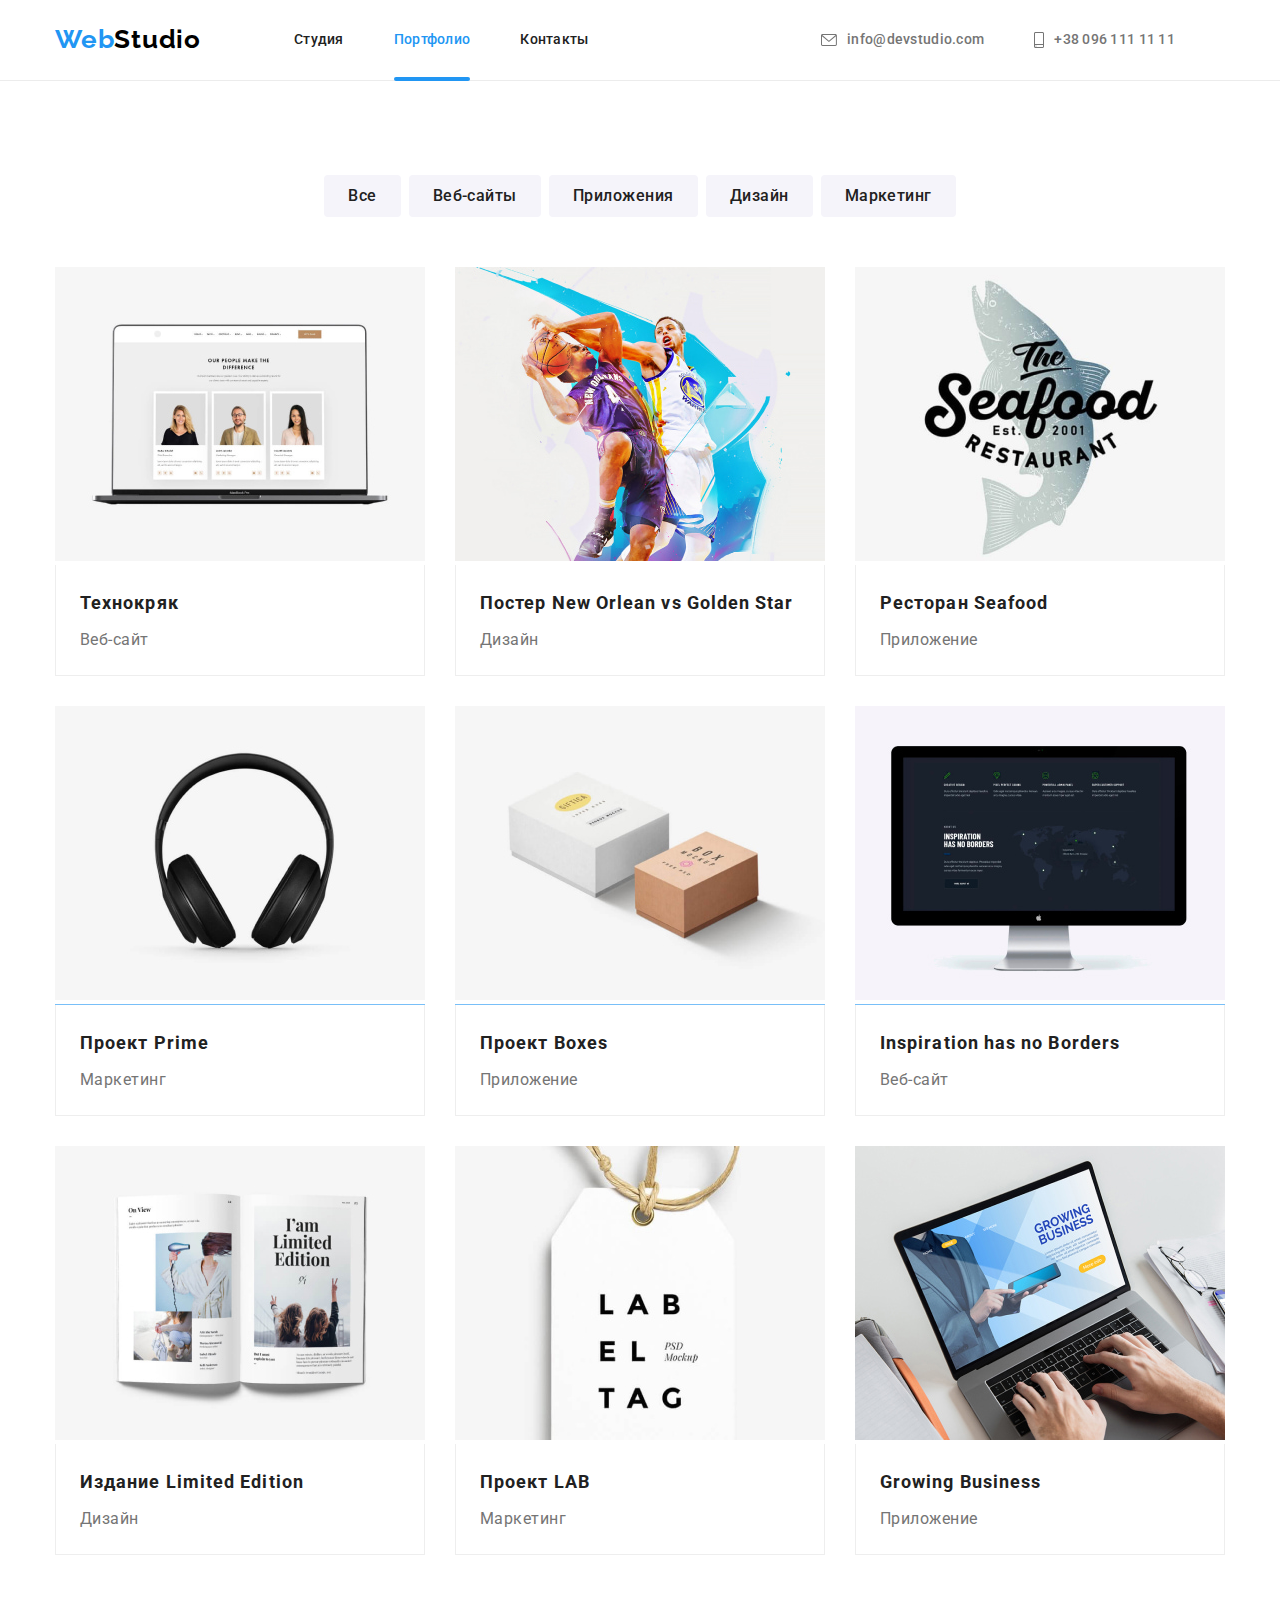
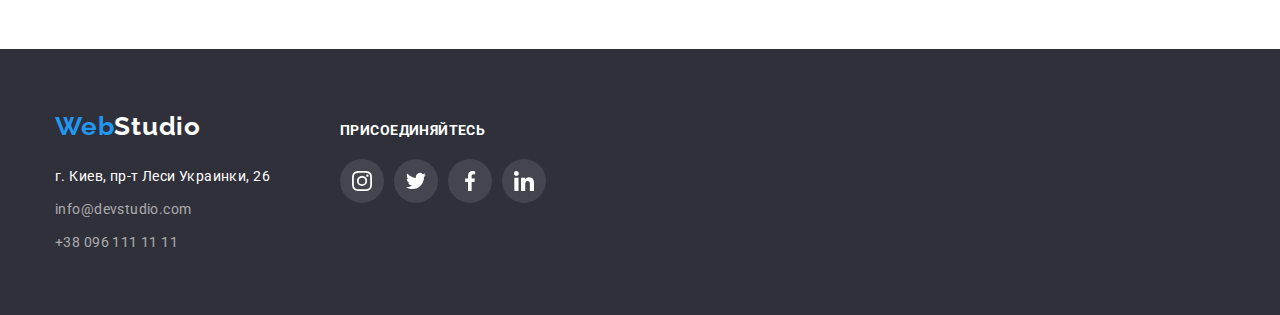
==== portfolio.html @ 783cb9ba "Initial commit" ====
<!DOCTYPE html>
<html lang="en">
  <head>
    <meta charset="UTF-8" />
    <meta http-equiv="X-UA-Compatible" content="IE=edge" />
    <meta name="viewport" content="width=device-width, initial-scale=1.0" />
    <title>Портфолио</title>
    <link rel="preconnect" href="https://fonts.googleapis.com" />
    <link rel="preconnect" href="https://fonts.gstatic.com" crossorigin />
    <link
      href="https://fonts.googleapis.com/css2?family=Raleway:wght@700&family=Roboto:wght@400;500;700;900&display=swap"
      rel="stylesheet"
    />
    <link
      rel="stylesheet"
      href="https://cdn.jsdelivr.net/npm/modern-normalize@1.1.0/modern-normalize.min.css"
    />
    <link rel="stylesheet" href="./css/styles.css" />
  </head>
  <body>
    <header class="header">
      <div class="container header-container">
        <a class="header-logo" href="./index.html"><span class="logo-first">Web</span>Studio</a>
        <nav>
          <ul class="nav-list">
            <li class="site-page-link">
              <a class="site-page" href="./index.html">Студия</a>
            </li>
            <li class="site-page-link">
              <a class="site-page current" href="./portfolio.html">Портфолио</a>
            </li>
            <li class="site-page-link"><a class="site-page" href="">Контакты</a></li>
          </ul>
        </nav>
        <ul class="contactlink-list">
          <li class="contactlink">
            <a class="header-contactlink" href="mailto:info@devstudio.com"
              ><svg class="contactlink-icon" width="16" height="12">
                <use href="./images/icons.svg#envelope"></use></svg
              >info@devstudio.com</a
            >
          </li>
          <li class="contactlink">
            <a class="header-contactlink" href="tel:+380961111111"
              ><svg class="contactlink-icon" width="10" height="16">
                <use href="./images/icons.svg#smartphone"></use></svg
              >+38 096 111 11 11</a
            >
          </li>
        </ul>
      </div>
    </header>

    <!-- Секция Каталог проектов -->
    <main>
      <section class="section">
        <div class="container">
          <h1 class="visually-hidden">Каталог проектов</h1>
          <ul class="filter-list">
            <li class="filter-item"><button class="filter-button" type="button">Все</button></li>
            <li class="filter-item">
              <button class="filter-button" type="button">Веб-сайты</button>
            </li>
            <li class="filter-item">
              <button class="filter-button" type="button">Приложения</button>
            </li>
            <li class="filter-item"><button class="filter-button" type="button">Дизайн</button></li>
            <li class="filter-item">
              <button class="filter-button" type="button">Маркетинг</button>
            </li>
          </ul>

          <ul class="project-list">
            <li class="project-item">
              <a class="project-card" href="">
                <div class="project-thumb">
                  <img
                    src="./images/projects/poject1.jpg"
                    alt="фото веб-сайта"
                    width="370"
                    height="294"
                  />
                  <div class="overlay">
                    <p class="overlay-text">
                      Ресурс предлагает комплексные предложения с разным уровнем функционала и
                      сервисов. Все это позволит посетителю получить исчерпывающие сведения о
                      компании или частном лице.
                    </p>
                  </div>
                </div>
                <div class="project-name">
                  <h2 class="project-title">Технокряк</h2>
                  <p class="project-type">Веб-сайт</p>
                </div></a
              >
            </li>
            <li class="project-item">
              <a class="project-card" href="">
                <div class="project-thumb">
                  <img
                    src="./images/projects/poject2.jpg"
                    alt="фото веб-сайта"
                    width="370"
                    height="294"
                  />
                  <div class="overlay">
                    <p class="overlay-text">
                      Ресурс предлагает комплексные предложения с разным уровнем функционала и
                      сервисов. Все это позволит посетителю получить исчерпывающие сведения о
                      компании или частном лице.
                    </p>
                  </div>
                </div>
                <div class="project-name">
                  <h2 class="project-title">Постер New Orlean vs Golden Star</h2>
                  <p class="project-type">Дизайн</p>
                </div></a
              >
            </li>
            <li class="project-item">
              <a class="project-card" href=""
                ><div class="project-thumb">
                  <img
                    src="./images/projects/poject3.jpg"
                    alt="фото веб-сайта"
                    width="370"
                    height="294"
                  />
                  <div class="overlay">
                    <p class="overlay-text">
                      Ресурс предлагает комплексные предложения с разным уровнем функционала и
                      сервисов. Все это позволит посетителю получить исчерпывающие сведения о
                      компании или частном лице.
                    </p>
                  </div>
                </div>
                <div class="project-name">
                  <h2 class="project-title">Ресторан Seafood</h2>
                  <p class="project-type">Приложение</p>
                </div></a
              >
            </li>
            <li class="project-item">
              <a class="project-card" href="">
                <div class="project-thumb">
                  <img
                    src="./images/projects/poject4.jpg"
                    alt="фото веб-сайта"
                    width="370"
                    height="294"
                  />
                  <div class="overlay">
                    <p class="overlay-text">
                      Ресурс предлагает комплексные предложения с разным уровнем функционала и
                      сервисов. Все это позволит посетителю получить исчерпывающие сведения о
                      компании или частном лице.
                    </p>
                  </div>
                </div>
                <div class="project-name">
                  <h2 class="project-title">Проект Prime</h2>
                  <p class="project-type">Маркетинг</p>
                </div></a
              >
            </li>
            <li class="project-item">
              <a class="project-card" href="">
                <div class="project-thumb">
                  <img
                    src="./images/projects/poject5.jpg"
                    alt="фото веб-сайта"
                    width="370"
                    height="294"
                  />
                  <div class="overlay">
                    <p class="overlay-text">
                      Ресурс предлагает комплексные предложения с разным уровнем функционала и
                      сервисов. Все это позволит посетителю получить исчерпывающие сведения о
                      компании или частном лице.
                    </p>
                  </div>
                </div>
                <div class="project-name">
                  <h2 class="project-title">Проект Boxes</h2>
                  <p class="project-type">Приложение</p>
                </div></a
              >
            </li>
            <li class="project-item">
              <a class="project-card" href="">
                <div class="project-thumb">
                  <img
                    src="./images/projects/poject6.jpg"
                    alt="фото веб-сайта"
                    width="370"
                    height="294"
                  />
                  <div class="overlay">
                    <p class="overlay-text">
                      Ресурс предлагает комплексные предложения с разным уровнем функционала и
                      сервисов. Все это позволит посетителю получить исчерпывающие сведения о
                      компании или частном лице.
                    </p>
                  </div>
                </div>
                <div class="project-name">
                  <h2 class="project-title">Inspiration has no Borders</h2>
                  <p class="project-type">Веб-сайт</p>
                </div></a
              >
            </li>
            <li class="project-item">
              <a class="project-card" href=""
                ><div class="project-thumb">
                  <img
                    src="./images/projects/poject7.jpg"
                    alt="фото веб-сайта"
                    width="370"
                    height="294"
                  />
                  <div class="overlay">
                    <p class="overlay-text">
                      Ресурс предлагает комплексные предложения с разным уровнем функционала и
                      сервисов. Все это позволит посетителю получить исчерпывающие сведения о
                      компании или частном лице.
                    </p>
                  </div>
                </div>
                <div class="project-name">
                  <h2 class="project-title">Издание Limited Edition</h2>
                  <p class="project-type">Дизайн</p>
                </div></a
              >
            </li>
            <li class="project-item">
              <a class="project-card" href=""
                ><div class="project-thumb">
                  <img
                    src="./images/projects/poject8.jpg"
                    alt="фото веб-сайта"
                    width="370"
                    height="294"
                  />
                  <div class="overlay">
                    <p class="overlay-text">
                      Ресурс предлагает комплексные предложения с разным уровнем функционала и
                      сервисов. Все это позволит посетителю получить исчерпывающие сведения о
                      компании или частном лице.
                    </p>
                  </div>
                </div>
                <div class="project-name">
                  <h2 class="project-title">Проект LAB</h2>
                  <p class="project-type">Маркетинг</p>
                </div></a
              >
            </li>
            <li class="project-item">
              <a class="project-card" href=""
                ><div class="project-thumb">
                  <img
                    src="./images/projects/poject9.jpg"
                    alt="фото веб-сайта"
                    width="370"
                    height="294"
                  />
                  <div class="overlay">
                    <p class="overlay-text">
                      Ресурс предлагает комплексные предложения с разным уровнем функционала и
                      сервисов. Все это позволит посетителю получить исчерпывающие сведения о
                      компании или частном лице.
                    </p>
                  </div>
                </div>
                <div class="project-name">
                  <h2 class="project-title">Growing Business</h2>
                  <p class="project-type">Приложение</p>
                </div></a
              >
            </li>
          </ul>
        </div>
      </section>
    </main>

    <!-- Секция Футер -->
    <footer class="footer">
      <div class="container">
        <div class="footer-container">
          <div>
            <a class="footer-logo" href="./index.html"><span class="logo-first">Web</span>Studio</a>
            <address>
              <ul>
                <li class="adress-link">
                  <a
                    class="adress"
                    target="_blank"
                    rel="noreferrer noopener"
                    href="https://google.com/maps"
                    >г. Киев, пр-т Леси Украинки, 26</a
                  >
                </li>
                <li class="adress-link">
                  <a class="footer-contactlink" href="mailto:info@devstudio.com"
                    >info@devstudio.com</a
                  >
                </li>
                <li class="adress-link">
                  <a class="footer-contactlink" href="tel:+380961111111">+38 096 111 11 11</a>
                </li>
              </ul>
            </address>
          </div>
          <div class="footer-socials-section">
            <h3 class="footer-socials">присоединяйтесь</h3>
            <ul class="socials-list">
              <li class="social-item">
                <a class="social-link footer-social-link" href="">
                  <svg class="social-icon footer-social-icon" width="20" height="20">
                    <use href="./images/icons.svg#instagram"></use></svg
                ></a>
              </li>
              <li class="social-item">
                <a class="social-link footer-social-link" href="">
                  <svg class="social-icon footer-social-icon" width="20" height="20">
                    <use href="./images/icons.svg#twitter"></use></svg
                ></a>
              </li>
              <li class="social-item">
                <a class="social-link footer-social-link" href="">
                  <svg class="social-icon footer-social-icon" width="20" height="20">
                    <use href="./images/icons.svg#facebook"></use></svg
                ></a>
              </li>
              <li class="social-item">
                <a class="social-link footer-social-link" href="">
                  <svg class="social-icon footer-social-icon" width="20" height="20">
                    <use href="./images/icons.svg#linkedin"></use></svg
                ></a>
              </li>
            </ul>
          </div>
        </div>
      </div>
    </footer>
  </body>
</html>
---- css/styles.css ----
:root {
  --section-color: #2f303a;
  --title-color: #212121;
  --text-color: #757575;
  --active-color: #2196f3;
  --light-color: #ffffff;
  --trans: 250ms cubic-bezier(0.4, 0, 0.2, 1);
}

body {
  color: var(--title-color);
  font-family: Roboto, sans-serif;
}
h1,
h2,
h3,
p,
ul {
  margin-top: 0;
  margin-bottom: 0;
}
ul {
  list-style: none;
  padding: 0;
}
.container {
  width: 1200px;
  padding-left: 15px;
  padding-right: 15px;
  margin-left: auto;
  margin-right: auto;
}
.section {
  padding-top: 94px;
  padding-bottom: 94px;
}

/* Хедер */
.header {
  border-bottom: 1px solid #ececec;
}
.header-container {
  display: flex;
  align-items: center;
}
.header-logo {
  margin-right: 93px;
  color: #000000;
  font-family: Raleway;
  text-decoration: none;
  font-weight: 700;
  font-size: 26px;
  letter-spacing: 1.19;
  letter-spacing: 0.03em;
}
.logo-first {
  color: var(--active-color);
}
.nav-list {
  display: flex;
  margin: 0;
}
.site-page-link {
  margin-right: 50px;
}
.site-page-link:last-child {
  margin-right: 0;
}
.site-page {
  display: block;
  padding-top: 32px;
  padding-bottom: 32px;
  color: var(--title-color);
  text-decoration: none;
  font-weight: 500;
  font-size: 14px;
  line-height: 1.14;
  letter-spacing: 0.02em;
  transition: color var(--trans);
}
.site-page:hover,
.site-page:focus {
  color: var(--active-color);
}
.site-page.current {
  color: var(--active-color);
  position: relative;
}
.site-page.current::after {
  content: '';
  position: absolute;
  bottom: -1px;
  left: 0;
  width: 100%;
  height: 4px;
  border-radius: 2px;
  background-color: var(--active-color);
}
.contactlink-list {
  display: flex;
  margin-left: auto;
}
.contactlink {
  margin-right: 50px;
}
.header-contactlink {
  display: flex;
  align-items: center;
  color: var(--text-color);
  fill: var(--text-color);
  text-decoration: none;
  font-weight: 500;
  font-size: 14px;
  line-height: 1.14;
  letter-spacing: 0.02em;
  transition: color var(--trans), fill var(--trans);
}
.header-contactlink:hover,
.header-contactlink:focus {
  color: var(--active-color);
  fill: var(--active-color);
}
.header-contactlink:last-child {
  margin-right: 0px;
}
.contactlink-icon {
  margin-right: 10px;
}

/* Герой */
.hero {
  max-width: 1600px;
  margin-left: auto;
  margin-right: auto;
  padding-top: 200px;
  padding-bottom: 200px;
  background-image: linear-gradient(to right, rgba(47, 48, 58, 0.4), rgba(47, 48, 58, 0.4)),
    url('../images/hero.jpg');
  background-position: center;
  background-size: cover;
  background-repeat: no-repeat;
}
.hero-title {
  color: var(--light-color);
  text-transform: uppercase;
  text-align: center;
  font-weight: 900;
  font-size: 44px;
  line-height: 1.36;
  letter-spacing: 0.06em;
}
.hero-button {
  display: block;
  margin-right: auto;
  margin-left: auto;
  margin-top: 30px;
  width: 200px;
  height: 50px;
  border-radius: 4px;
  border-color: transparent;

  background-color: var(--active-color);
  color: var(--light-color);
  font-family: inherit;
  font-weight: 700;
  font-size: 16px;
  letter-spacing: 0.06em;
  cursor: pointer;
  transition: background-color var(--trans);
}
.hero-button:hover,
.hero-button:focus {
  background-color: #188ce8;
}

/* Особенности */
.visually-hidden {
  position: absolute;
  white-space: nowrap;
  width: 1px;
  height: 1px;
  overflow: hidden;
  border: 0;
  padding: 0;
  clip: rect(0 0 0 0);
  clip-path: inset(50%);
  margin: -1px;
}
.features-list {
  display: flex;
}
.features-item {
  display: block;
  margin-right: 30px;
}
.features-item:last-child {
  margin-right: 0;
}
.features-icon {
  display: flex;
  justify-content: center;
  align-items: center;
  width: 270px;
  height: 120px;
  background-color: #f5f4fa;
  border-radius: 4px;
}
.features-title {
  margin-top: 30px;
  margin-bottom: 10px;
  text-transform: uppercase;
  font-weight: 700;
  font-size: 14px;
  line-height: 1.14;
  letter-spacing: 0.03em;
}
.features-text {
  color: var(--text-color);
  font-size: 14px;
  line-height: 1.71;
  letter-spacing: 0.03em;
}

/* Специализация и Команда*/
.specialization {
  padding-top: 0;
}
.activity-title,
.team-title,
.clients-title {
  text-align: center;
  font-weight: 700;
  font-size: 36px;
  line-height: 1.17;
  letter-spacing: 0.03em;
}
.activity-title {
  margin-bottom: 50px;
}
.activity-list {
  display: flex;
}
.activity-item {
  position: relative;
}
.activity-item:not(:last-child) {
  margin-right: 27px;
}
.activity-foto {
  display: block;
  max-width: 100%;
  height: auto;
}
.activity-name {
  position: absolute;
  bottom: 0;
  right: 0;
  display: flex;
  justify-content: center;
  align-items: center;
  width: 370px;
  height: 70px;
  background-color: rgba(47, 48, 58, 0.8);
  font-weight: 700;
  font-size: 14px;
  line-height: 1, 14;
  letter-spacing: 0.03em;
  text-transform: uppercase;
  color: #ffffff;
}

.team-section {
  background-color: #f5f4fa;
}
.team-title {
  margin-bottom: 50px;
}
.team-list {
  display: flex;
  margin: 0;
}
.team-card {
  width: calc((100% - 90px) / 4);
  margin-right: 30px;
  background-color: #ffffff;
  box-shadow: 0px 1px 3px rgba(0, 0, 0, 0.12), 0px 1px 1px rgba(0, 0, 0, 0.14),
    0px 2px 1px rgba(0, 0, 0, 0.2);
  border-radius: 0px 0px 4px 4px;
}
.team-card:last-child {
  margin-right: 0;
}
.team-member {
  padding-top: 30px;
  padding-bottom: 30px;
  text-align: center;
}
.team-name {
  margin-bottom: 10px;
  font-weight: 500;
  font-size: 16px;
  line-height: 1.19;
  letter-spacing: 0.03e;
}
.team-position {
  margin-bottom: 16px;
  color: var(--text-color);
  font-size: 16px;
  line-height: 1.19;
  letter-spacing: 0.03em;
}
.socials-list {
  display: flex;
  align-items: center;
  justify-content: center;
}
.social-item:not(:last-child) {
  margin-right: 10px;
}
.social-link {
  display: flex;
  justify-content: center;
  align-items: center;
  width: 44px;
  height: 44px;
  background-color: #ffffff;
  border-radius: 50%;
  transition: background-color var(--trans);
}
.social-link:hover,
.social-link:focus {
  background-color: var(--active-color);
}
.social-icon {
  fill: #afb1b8;
  transition: fill var(--trans);
}
.social-link:hover .social-icon,
.social-link:focus .social-icon {
  fill: #ffffff;
}

/* Постоянные клиенты */
.clients-title {
  margin-bottom: 50px;
}
.clients-list {
  display: flex;
  align-items: center;
  justify-content: center;
}
.client-item:not(:last-child) {
  margin-right: 30px;
}
.client-logo {
  display: flex;
  justify-content: center;
  align-items: center;
  width: 170px;
  height: 92px;
  border: 1px solid #afb1b8;
  border-radius: 4px;
  transition: border-color var(--trans);
}
.client-logo:hover,
.client-logo:focus {
  border-color: var(--active-color);
}
.client-icon {
  fill: #afb1b8;
  transition: fill var(--trans);
}
.client-logo:hover .client-icon,
.client-logo:focus .client-icon {
  fill: var(--active-color);
}

/* Футер */
.footer {
  padding-top: 60px;
  padding-bottom: 60px;
  background-color: var(--section-color);
}
.footer-container {
  display: flex;
  align-items: baseline;
}
.footer-logo {
  display: block;
  margin-bottom: 20px;
  color: var(--light-color);
  font-family: Raleway;
  text-decoration: none;
  font-weight: bold;
  font-size: 26px;
  line-height: 1.38;
  letter-spacing: 0.03em;
}
.adress-link:not(:last-child) {
  margin-bottom: 9px;
}
.adress {
  color: var(--light-color);
  text-decoration: none;
  font-style: normal;
  font-size: 14px;
  line-height: 1.71;
  letter-spacing: 0.03em;
  transition: color var(--trans);
}
.footer-contactlink {
  display: block;
  color: rgba(255, 255, 255, 0.6);
  text-decoration: none;
  font-style: normal;
  font-size: 14px;
  line-height: 1.71;
  letter-spacing: 0.03em;
  transition: color var(--trans);
}
.adress:hover,
.adress:focus,
.footer-contactlink:hover,
.footer-contactlink:focus {
  color: var(--active-color);
}
.footer-socials-section {
  margin-left: 70px;
}
.footer-socials {
  margin-bottom: 20px;
  font-weight: 700;
  font-size: 14px;
  line-height: 1.14;
  letter-spacing: 0.03em;
  text-transform: uppercase;
  color: #ffffff;
}
.footer-social-link {
  background-color: rgba(255, 255, 255, 0.1);
}
.footer-social-icon {
  fill: #ffffff;
}

/* Портфолио */
.visually-hidden {
  position: absolute;
  white-space: nowrap;
  width: 1px;
  height: 1px;
  overflow: hidden;
  border: 0;
  padding: 0;
  clip: rect(0 0 0 0);
  clip-path: inset(50%);
  margin: -1px;
}
.filter-list {
  display: flex;
  justify-content: center;
  margin-bottom: 50px;
}
.filter-button {
  display: block;
  padding-top: 6px;
  padding-bottom: 6px;
  padding-left: 22px;
  padding-right: 22px;
  border-radius: 4px;
  border-color: transparent;

  background-color: #f5f4fa;
  color: var(--title-color);
  font-family: inherit;
  font-weight: 500;
  font-size: 16px;
  line-height: 1.62;
  letter-spacing: 0.03em;
  text-align: center;
  cursor: pointer;
  transition: background-color var(--trans), color var(--trans), box-shadow var(--trans);
}
.filter-item:not(:last-child) {
  margin-right: 8px;
}
.filter-button:hover,
.filter-button:focus {
  background-color: var(--active-color);
  color: var(--light-color);
  box-shadow: 0px 1px 2px rgba(0, 0, 0, 0.08), 0px 2px 2px rgba(0, 0, 0, 0.12);
}

.project-list {
  display: flex;
  flex-wrap: wrap;
}
.project-item {
  width: calc((100% - 60px) / 3);
  margin-right: 30px;
  margin-bottom: 30px;
}
.project-item:nth-child(3n) {
  margin-right: 0;
}
.project-item:nth-last-child(-n + 3) {
  margin-bottom: 0;
}
.project-card {
  display: block;
  text-decoration: none;
  transition: box-shadow var(--trans);
}
.project-thumb {
  position: relative;
  overflow: hidden;
}
.overlay {
  position: absolute;
  top: 0;
  left: 0;
  width: 100%;
  height: 100%;
  padding: 63px 24px;
  background-color: var(--active-color);
  transform: translatey(100%);
  transition: transform var(--trans);
}
.overlay-text {
  font-weight: 400;
  font-size: 18px;
  line-height: 1.56;
  letter-spacing: 0.03em;
  color: #ffffff;
}
.project-card:hover,
.project-card:focus {
  box-shadow: 0px 1px 1px rgba(0, 0, 0, 0.12), 0px 4px 4px rgba(0, 0, 0, 0.06),
    1px 4px 6px rgba(0, 0, 0, 0.16);
}
.project-card:hover .overlay,
.project-card:focus .overlay {
  transform: translatey(0);
}

.project-name {
  padding-top: 20px;
  padding-bottom: 20px;
  padding-right: 24px;
  padding-left: 24px;
  border-bottom: 1px solid #eeeeee;
  border-right: 1px solid #eeeeee;
  border-left: 1px solid #eeeeee;
}
.project-title {
  color: var(--title-color);
  margin-bottom: 4px;
  font-weight: 700;
  font-size: 18px;
  line-height: 2;
  letter-spacing: 0.06em;
}
.project-type {
  color: var(--text-color);
  font-size: 16px;
  line-height: 1.88;
  letter-spacing: 0.03em;
}

/* Модальное окно */
.backdrop {
  position: fixed;
  width: 100vw;
  height: 100vh;
  top: 0;
  left: 50%;
  transform: translateX(-50%);
  background-color: rgba(0, 0, 0, 0.2);
  visibility: visible;
  opacity: 1;
  pointer-events: initial;
  transition: opacity var(--trans), visibility var(--trans);
}
.backdrop.is-hidden {
  opacity: 0;
  visibility: hidden;
  pointer-events: none;
}
.modal-form {
  position: absolute;
  top: 50%;
  left: 50%;
  transform: translate(-50%, -50%);
  width: 528px;
  height: 581px;
  box-shadow: 0px 1px 3px rgba(0, 0, 0, 0.12), 0px 1px 1px rgba(0, 0, 0, 0.14),
    0px 2px 1px rgba(0, 0, 0, 0.2);
  border-radius: 4px;
  background-color: #ffffff;
  opacity: 1;
  scale: 1;
  transition: opacity var(--trans), scale var(--trans);
}
.backdrop.is-hidden .modal-form {
  opacity: 0;
  scale: 0;
}
.modal-button {
  position: absolute;
  top: 8px;
  right: 8px;
  display: flex;
  justify-content: center;
  align-items: center;
  width: 30px;
  height: 30px;
  background-color: #ffffff;
  border-radius: 50%;
  border: 1px solid rgba(0, 0, 0, 0.1);
  cursor: pointer;
}
.modal-cross {
  fill: #000000;
}
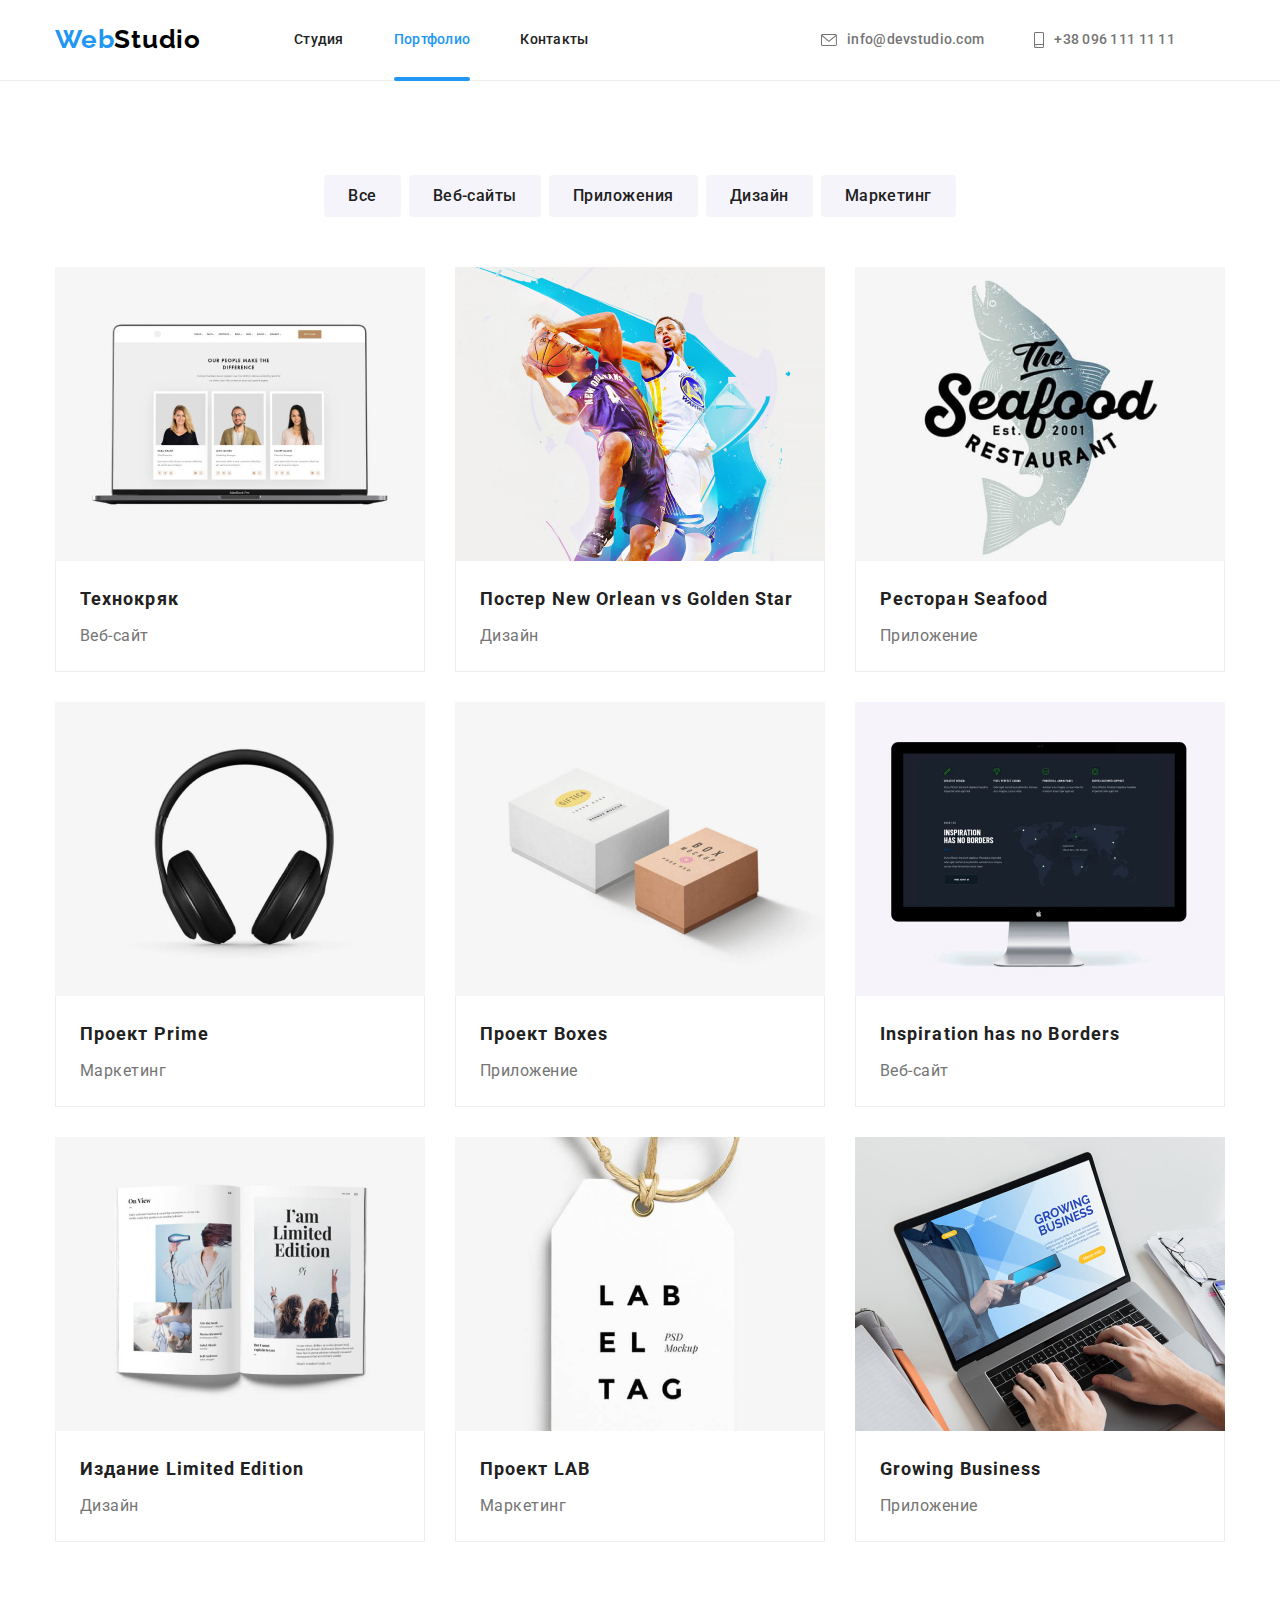
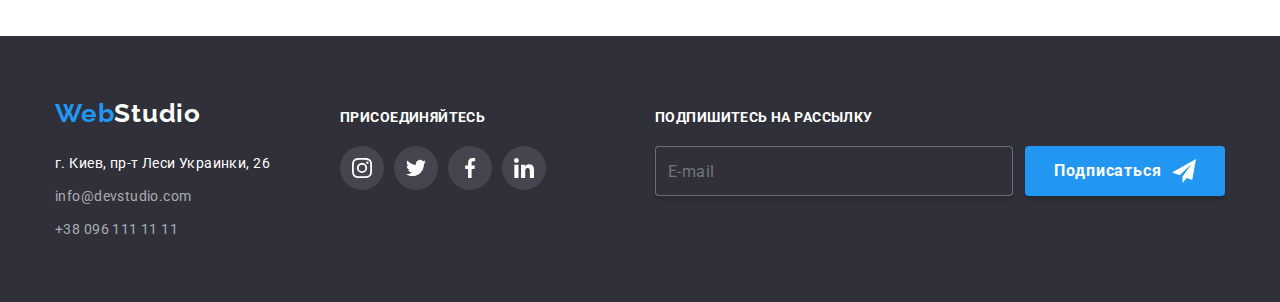
==== commit 2ccb5875: "Створює форму і оформлює її елементи" ====
--- a/portfolio.html
+++ b/portfolio.html
@@ -75,6 +75,7 @@
               <a class="project-card" href="">
                 <div class="project-thumb">
                   <img
+                    class="project-foto"
                     src="./images/projects/poject1.jpg"
                     alt="фото веб-сайта"
                     width="370"
@@ -98,6 +99,7 @@
               <a class="project-card" href="">
                 <div class="project-thumb">
                   <img
+                    class="project-foto"
                     src="./images/projects/poject2.jpg"
                     alt="фото веб-сайта"
                     width="370"
@@ -121,6 +123,7 @@
               <a class="project-card" href=""
                 ><div class="project-thumb">
                   <img
+                    class="project-foto"
                     src="./images/projects/poject3.jpg"
                     alt="фото веб-сайта"
                     width="370"
@@ -144,6 +147,7 @@
               <a class="project-card" href="">
                 <div class="project-thumb">
                   <img
+                    class="project-foto"
                     src="./images/projects/poject4.jpg"
                     alt="фото веб-сайта"
                     width="370"
@@ -167,6 +171,7 @@
               <a class="project-card" href="">
                 <div class="project-thumb">
                   <img
+                    class="project-foto"
                     src="./images/projects/poject5.jpg"
                     alt="фото веб-сайта"
                     width="370"
@@ -190,6 +195,7 @@
               <a class="project-card" href="">
                 <div class="project-thumb">
                   <img
+                    class="project-foto"
                     src="./images/projects/poject6.jpg"
                     alt="фото веб-сайта"
                     width="370"
@@ -213,6 +219,7 @@
               <a class="project-card" href=""
                 ><div class="project-thumb">
                   <img
+                    class="project-foto"
                     src="./images/projects/poject7.jpg"
                     alt="фото веб-сайта"
                     width="370"
@@ -236,6 +243,7 @@
               <a class="project-card" href=""
                 ><div class="project-thumb">
                   <img
+                    class="project-foto"
                     src="./images/projects/poject8.jpg"
                     alt="фото веб-сайта"
                     width="370"
@@ -259,6 +267,7 @@
               <a class="project-card" href=""
                 ><div class="project-thumb">
                   <img
+                    class="project-foto"
                     src="./images/projects/poject9.jpg"
                     alt="фото веб-сайта"
                     width="370"
@@ -340,6 +349,21 @@
               </li>
             </ul>
           </div>
+          <div class="subscription-section">
+            <h3 class="subscription-tytle">Подпишитесь на рассылку</h3>
+            <form>
+              <label class="visually-hidden">Email</label>
+              <div class="subscription-content" role="group">
+                <input class="subscription-input" type="email" name="email" placeholder="E-mail" />
+                <button class="subscription-button" type="submit">
+                  <span class="subscription-name">Подписаться</span>
+                  <svg class="subscription-icon" width="24" height="24">
+                    <use href="./images/icons.svg#send"></use>
+                  </svg>
+                </button>
+              </div>
+            </form>
+          </div>
         </div>
       </div>
     </footer>
--- a/css/styles.css
+++ b/css/styles.css
@@ -149,7 +149,8 @@
   line-height: 1.36;
   letter-spacing: 0.06em;
 }
-.hero-button {
+.hero-button,
+.form-button {
   display: block;
   margin-right: auto;
   margin-left: auto;
@@ -158,18 +159,21 @@
   height: 50px;
   border-radius: 4px;
   border-color: transparent;
-
+  box-shadow: 0px 4px 4px rgba(0, 0, 0, 0.15);
   background-color: var(--active-color);
   color: var(--light-color);
   font-family: inherit;
   font-weight: 700;
   font-size: 16px;
+  line-height: 1.88;
   letter-spacing: 0.06em;
   cursor: pointer;
   transition: background-color var(--trans);
 }
 .hero-button:hover,
-.hero-button:focus {
+.hero-button:focus,
+.form-button:hover,
+.form-button:focus {
   background-color: #188ce8;
 }
 
@@ -263,10 +267,10 @@
   background-color: rgba(47, 48, 58, 0.8);
   font-weight: 700;
   font-size: 14px;
-  line-height: 1, 14;
+  line-height: 1.14;
   letter-spacing: 0.03em;
   text-transform: uppercase;
-  color: #ffffff;
+  color: var(--light-color);
 }
 
 .team-section {
@@ -282,7 +286,7 @@
 .team-card {
   width: calc((100% - 90px) / 4);
   margin-right: 30px;
-  background-color: #ffffff;
+  background-color: var(--light-color);
   box-shadow: 0px 1px 3px rgba(0, 0, 0, 0.12), 0px 1px 1px rgba(0, 0, 0, 0.14),
     0px 2px 1px rgba(0, 0, 0, 0.2);
   border-radius: 0px 0px 4px 4px;
@@ -323,7 +327,7 @@
   align-items: center;
   width: 44px;
   height: 44px;
-  background-color: #ffffff;
+  background-color: var(--light-color);
   border-radius: 50%;
   transition: background-color var(--trans);
 }
@@ -337,7 +341,7 @@
 }
 .social-link:hover .social-icon,
 .social-link:focus .social-icon {
-  fill: #ffffff;
+  fill: var(--light-color);
 }
 
 /* Постоянные клиенты */
@@ -427,20 +431,68 @@
 .footer-socials-section {
   margin-left: 70px;
 }
-.footer-socials {
+.footer-socials,
+.subscription-tytle {
   margin-bottom: 20px;
   font-weight: 700;
   font-size: 14px;
   line-height: 1.14;
   letter-spacing: 0.03em;
   text-transform: uppercase;
-  color: #ffffff;
+  color: var(--light-color);
 }
 .footer-social-link {
   background-color: rgba(255, 255, 255, 0.1);
 }
 .footer-social-icon {
-  fill: #ffffff;
+  fill: var(--light-color);
+}
+.subscription-section {
+  margin-left: auto;
+}
+.subscription-content {
+  display: flex;
+  align-items: center;
+  justify-content: center;
+}
+.subscription-input {
+  margin-right: 12px;
+  width: 358px;
+  height: 50px;
+  padding-left: 12px;
+  background-color: var(--section-color);
+  border: 1px solid rgba(255, 255, 255, 0.3);
+  border-radius: 4px;
+  box-shadow: 0px 4px 4px rgba(0, 0, 0, 0.15);
+
+  font-weight: 400;
+  font-size: 16px;
+  line-height: 1.25;
+  letter-spacing: 0.03em;
+  color: rgba(255, 255, 255, 0.6);
+}
+.subscription-button {
+  display: flex;
+  align-items: center;
+  justify-content: center;
+  width: 200px;
+  height: 50px;
+  border-radius: 4px;
+  border-color: transparent;
+  background-color: var(--active-color);
+  box-shadow: 0px 4px 4px rgba(0, 0, 0, 0.15);
+}
+.subscription-name {
+  font-family: inherit;
+  font-weight: 700;
+  font-size: 16px;
+  line-height: 1.88;
+  letter-spacing: 0.06em;
+  color: var(--light-color);
+}
+.subscription-icon {
+  margin-left: 10px;
+  fill: var(--light-color);
 }
 
 /* Портфолио */
@@ -515,6 +567,11 @@
   position: relative;
   overflow: hidden;
 }
+.project-foto {
+  display: block;
+  max-width: 100%;
+  height: auto;
+}
 .overlay {
   position: absolute;
   top: 0;
@@ -531,7 +588,7 @@
   font-size: 18px;
   line-height: 1.56;
   letter-spacing: 0.03em;
-  color: #ffffff;
+  color: var(--light-color);
 }
 .project-card:hover,
 .project-card:focus {
@@ -593,10 +650,11 @@
   transform: translate(-50%, -50%);
   width: 528px;
   height: 581px;
+  padding: 40px;
   box-shadow: 0px 1px 3px rgba(0, 0, 0, 0.12), 0px 1px 1px rgba(0, 0, 0, 0.14),
     0px 2px 1px rgba(0, 0, 0, 0.2);
   border-radius: 4px;
-  background-color: #ffffff;
+  background-color: var(--light-color);
   opacity: 1;
   scale: 1;
   transition: opacity var(--trans), scale var(--trans);
@@ -614,11 +672,114 @@
   align-items: center;
   width: 30px;
   height: 30px;
-  background-color: #ffffff;
+  background-color: var(--light-color);
   border-radius: 50%;
   border: 1px solid rgba(0, 0, 0, 0.1);
   cursor: pointer;
 }
 .modal-cross {
   fill: #000000;
-}
+  transition: fill var(--trans);
+}
+.modal-button:hover .modal-cross,
+.modal-button:focus .modal-cross {
+  fill: var(--active-color);
+}
+.contacts-tytle {
+  margin-bottom: 12px;
+  font-weight: 700;
+  font-size: 20px;
+  line-height: 1.15;
+  letter-spacing: 0.03em;
+  text-align: center;
+  color: var(--title-color);
+}
+.form-label {
+  margin-bottom: 4px;
+  font-weight: 400;
+  font-size: 12px;
+  line-height: 1.17;
+  letter-spacing: 0.01em;
+  color: var(--text-color);
+}
+.form-wrap {
+  position: relative;
+  margin-bottom: 10px;
+}
+.form-icon {
+  position: absolute;
+  top: 11px;
+  left: 12px;
+  fill: var(--title-color);
+  transition: fill var(--trans);
+}
+.form-input {
+  display: block;
+  width: 448px;
+  height: 40px;
+  padding-left: 30px;
+  border: 1px solid rgba(33, 33, 33, 0.2);
+  border-radius: 4px;
+  transition: border-color var(--trans);
+}
+.form-field {
+  display: block;
+  margin-bottom: 20px;
+  width: 448px;
+  height: 120px;
+  padding: 12px 16px;
+  border: 1px solid rgba(33, 33, 33, 0.2);
+  border-radius: 4px;
+  transition: border-color var(--trans);
+
+  font-weight: 400;
+  font-size: 14px;
+  line-height: 1.14;
+  letter-spacing: 0.01em;
+  color: rgba(117, 117, 117, 0.5);
+}
+.form-wrap:hover .form-icon,
+.form-wrap:focus .form-icon {
+  fill: var(--active-color);
+}
+.form-wrap:hover .form-input,
+.form-wrap:focus .form-input,
+.form-field:hover,
+.form-field:focus {
+  border-color: var(--active-color);
+}
+.form-agreement {
+  display: flex;
+  align-items: center;
+  justify-content: center;
+}
+.form-agreement-icon {
+  position: relative;
+  display: block;
+  width: 16px;
+  height: 15px;
+  border: 2px solid var(--title-color);
+  border-radius: 4px;
+}
+.form-agreement-checked {
+  position: absolute;
+}
+.form-agreement-checkbox:checked + .form-agreement-icon {
+  border-color: var(--active-color);
+  background-color: var(--active-color);
+}
+.form-agreement-text {
+  margin-left: 7px;
+}
+.form-agreement-text,
+.form-agreement-link {
+  font-weight: 400;
+  font-size: 14px;
+  line-height: 1.71;
+  letter-spacing: 0.03em;
+  color: var(--text-color);
+}
+.form-agreement-link {display: block;
+  margin-left: 5px;
+  color: var(--active-color);
+}
